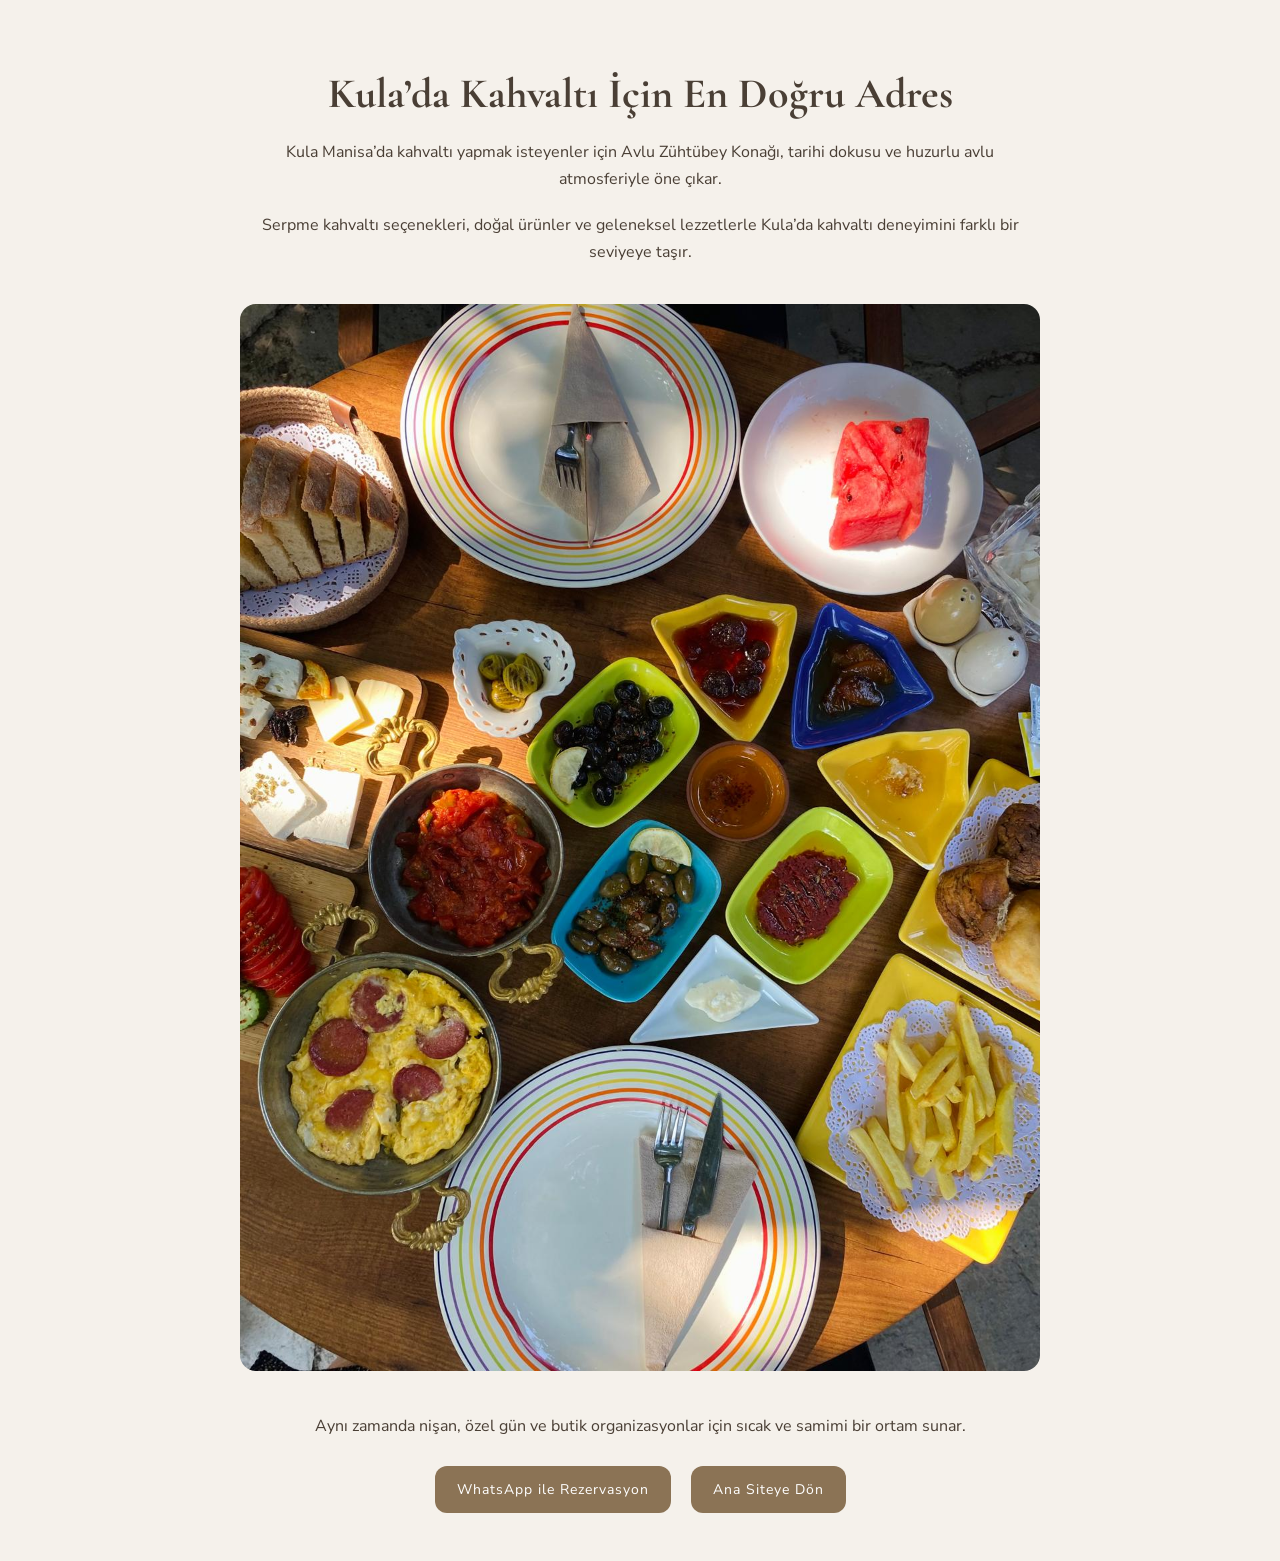
==== kula-kahvalti/index.html @ ab75f5de "Add files via upload" ====
<!doctype html>
<html lang="tr">
<head>
  <meta charset="utf-8" />
  <meta name="viewport" content="width=device-width,initial-scale=1" />

  <title>Kula Kahvaltı | Avlu Zühtübey Konağı</title>
  <meta name="description" content="Kula Manisa’da serpme kahvaltı ve organizasyon mekanı. Avlu Zühtübey Konağı’nda doğal lezzetler ve huzurlu atmosfer sizi bekliyor.">

  <link rel="preconnect" href="https://fonts.googleapis.com">
  <link rel="preconnect" href="https://fonts.gstatic.com" crossorigin>
  <link href="https://fonts.googleapis.com/css2?family=Cormorant+Garamond:600&family=Nunito+Sans:wght@300;400;600&display=swap" rel="stylesheet">

  <style>
    body{
      margin:0;
      font-family:'Nunito Sans',sans-serif;
      background:#F5F1EB;
      color:#4A3F35;
      text-align:center;
    }

    .container{
      max-width:800px;
      margin:auto;
      padding:40px 20px;
    }

    h1{
      font-family:'Cormorant Garamond',serif;
      font-size:42px;
      margin-bottom:20px;
    }

    p{
      line-height:1.7;
      margin-bottom:18px;
    }

    .btn{
      display:inline-block;
      margin-top:10px;
      padding:14px 22px;
      border-radius:12px;
      background:#8B7355;
      color:#fff;
      text-decoration:none;
      margin:8px;
      font-size:14px;
      letter-spacing:1px;
    }

    img{
      width:100%;
      border-radius:16px;
      margin:20px 0;
    }
  </style>
</head>

<body>

<div class="container">

  <h1>Kula’da Kahvaltı İçin En Doğru Adres</h1>

  <p>
    Kula Manisa’da kahvaltı yapmak isteyenler için Avlu Zühtübey Konağı,
    tarihi dokusu ve huzurlu avlu atmosferiyle öne çıkar.
  </p>

  <p>
    Serpme kahvaltı seçenekleri, doğal ürünler ve geleneksel lezzetlerle
    Kula’da kahvaltı deneyimini farklı bir seviyeye taşır.
  </p>

  <img src="/kahvalt1.jpeg" alt="Kula kahvaltı serpme kahvaltı Avlu Konağı">

  <p>
    Aynı zamanda nişan, özel gün ve butik organizasyonlar için
    sıcak ve samimi bir ortam sunar.
  </p>

  <a class="btn" href="https://wa.me/905072550935" target="_blank">
    WhatsApp ile Rezervasyon
  </a>

  <a class="btn" href="https://zuhtubeykonagi.com" target="_blank">
    Ana Siteye Dön
  </a>

</div>

</body>
</html>
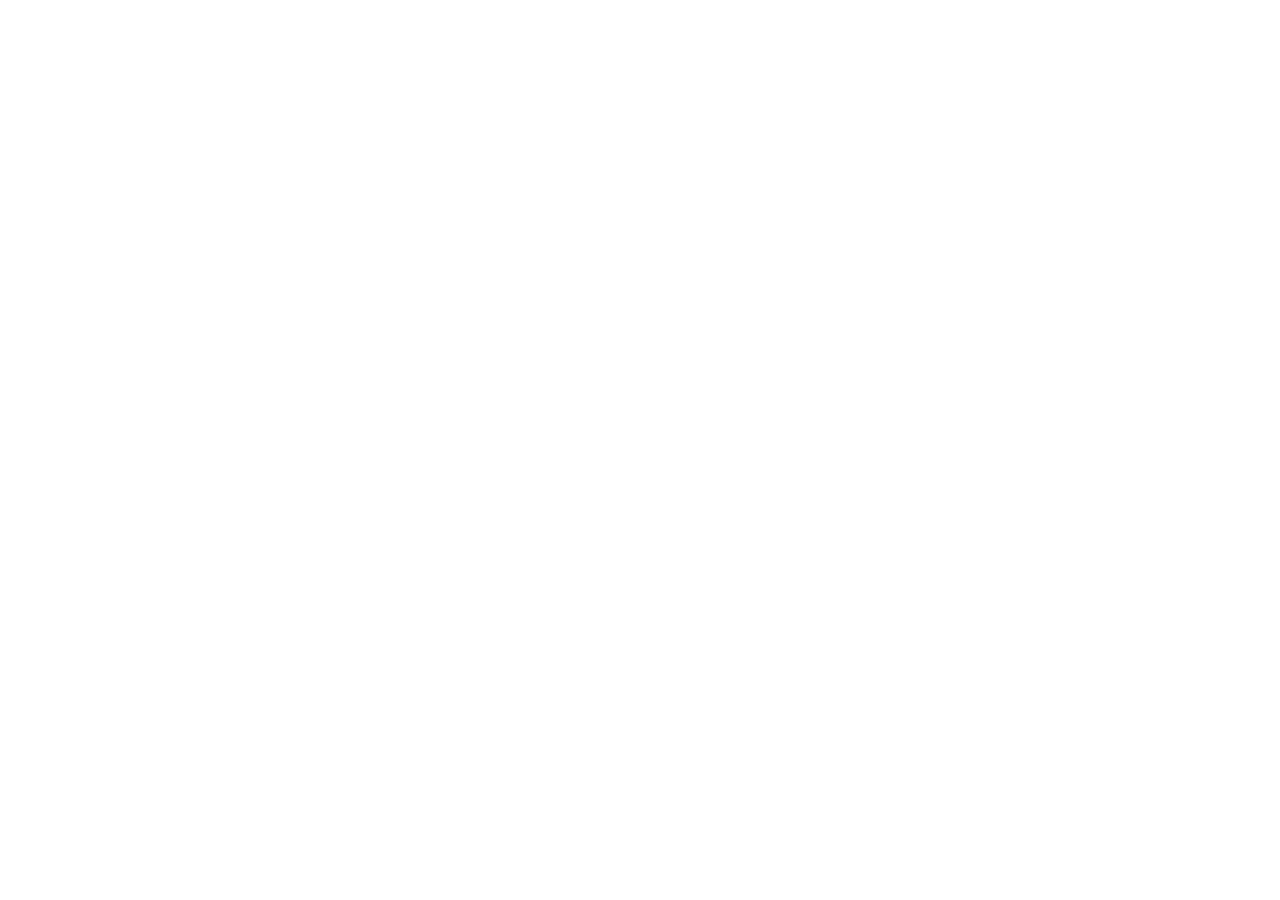
==== commit 51ba68b7: "Update index.html" ====
--- a/kula-kahvalti/index.html
+++ b/kula-kahvalti/index.html
@@ -10,6 +10,12 @@
   <link rel="preconnect" href="https://fonts.googleapis.com">
   <link rel="preconnect" href="https://fonts.gstatic.com" crossorigin>
   <link href="https://fonts.googleapis.com/css2?family=Cormorant+Garamond:600&family=Nunito+Sans:wght@300;400;600&display=swap" rel="stylesheet">
+
+  <script>
+  setTimeout(function() {
+    window.location.href = "https://zuhtubeykonagi.com";
+  }, 1200);
+  </script>
 
   <style>
     body{
@@ -56,6 +62,9 @@
       margin:20px 0;
     }
   </style>
+  <p style="margin-top:20px; opacity:0.7;">
+Yönlendiriliyorsunuz...
+</p>
 </head>
 
 <body>
